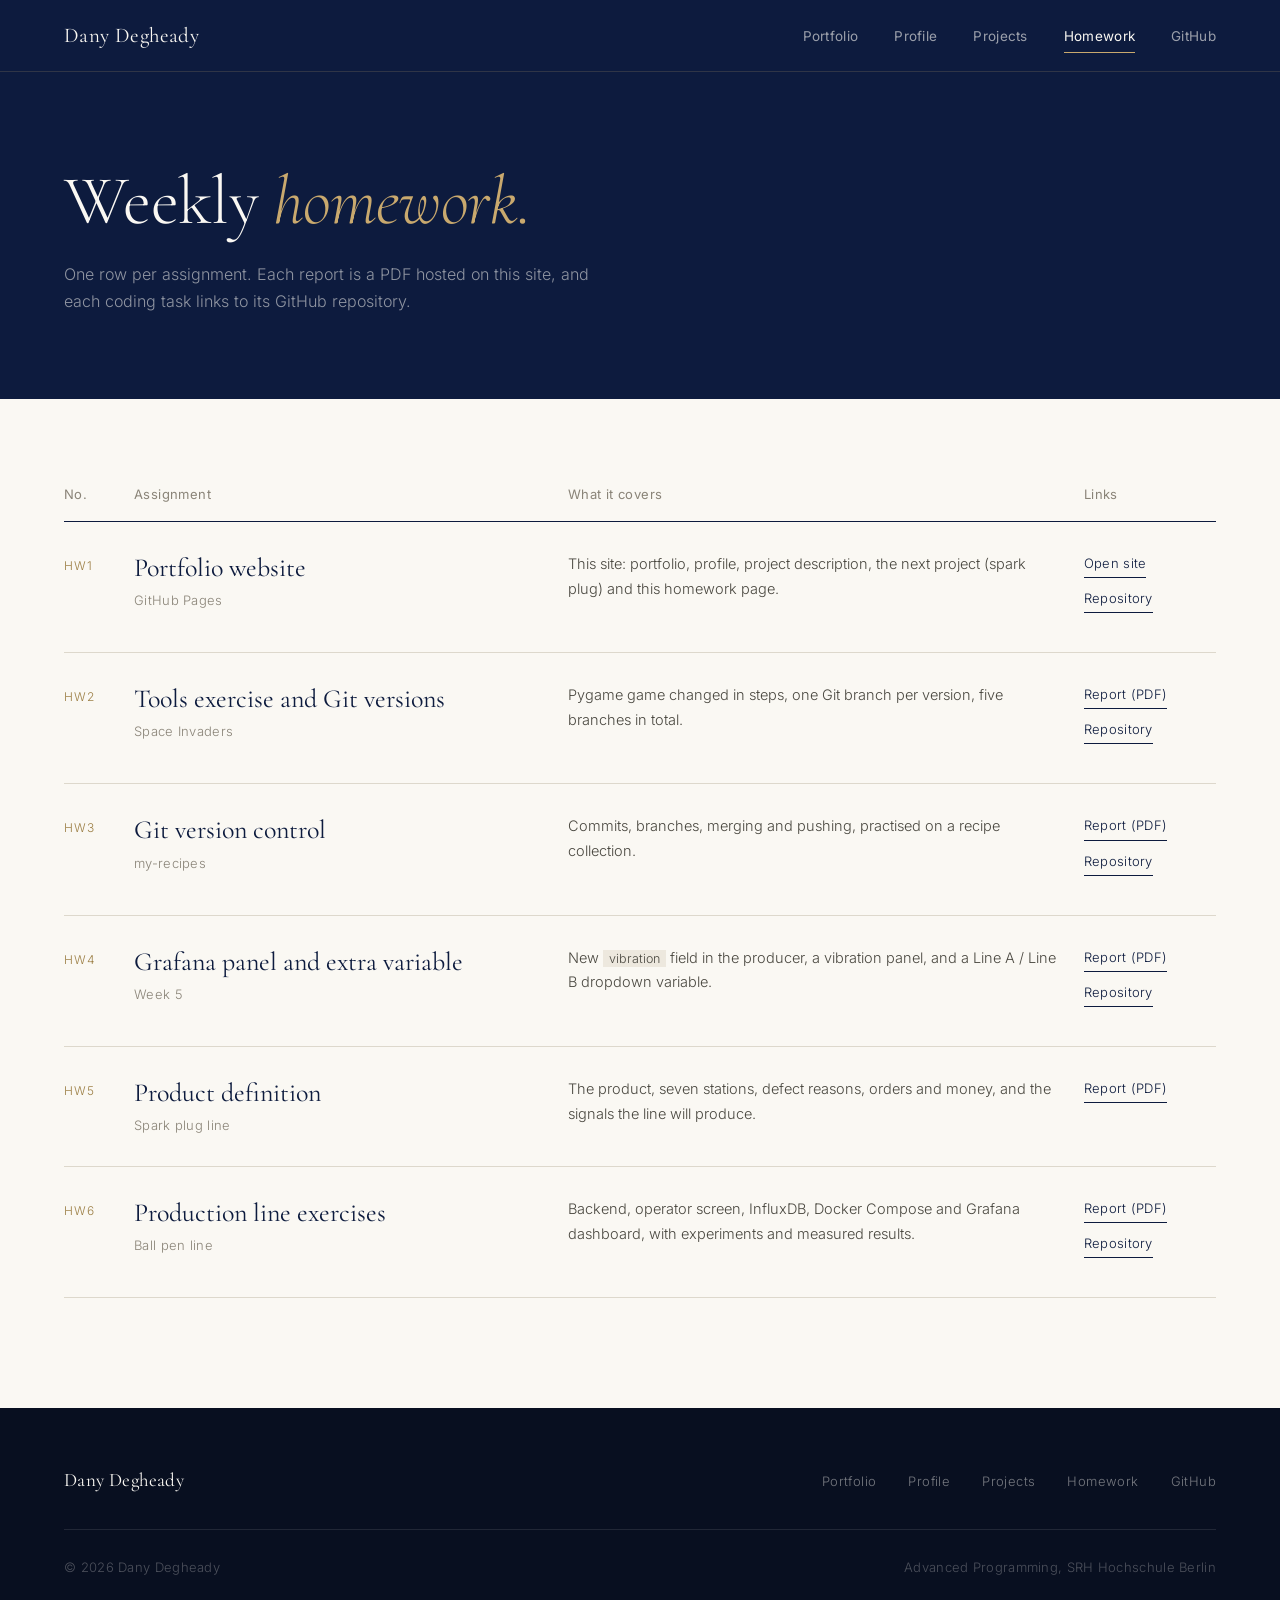
==== homework.html @ 35feda28 "Portfolio website for Advanced Programming" ====
<!DOCTYPE html>
<html lang="en">
<head>
<meta charset="utf-8">
<meta name="viewport" content="width=device-width, initial-scale=1">
<title>Homework | Dany Degheady</title>
<meta name="description" content="Weekly homework for Advanced Programming at SRH Hochschule Berlin, with reports and repositories.">
<meta name="theme-color" content="#0D1B3E">
<link rel="stylesheet" href="style.css">
</head>
<body>
<header class="nav">
  <a class="logo" href="index.html">Dany Degheady</a>
  <ul>
    <li><a href="index.html">Portfolio</a></li>
    <li><a href="profile.html">Profile</a></li>
    <li><a href="projects.html">Projects</a></li>
    <li><a href="homework.html" class="active">Homework</a></li>
    <li><a href="https://github.com/danydegheady08-lang">GitHub</a></li>
  </ul>
</header>
<main>
<section class="pagehead">
  <div class="pagehead-in reveal">
    <h1>Weekly <em>homework.</em></h1>
    <p>One row per assignment. Each report is a PDF hosted on this site, and each coding task links to its GitHub repository.</p>
  </div>
</section>

<section class="sec cream" style="padding-top:84px">
  <div class="sec-in">
    <table class="hw reveal">
      <thead><tr><th>No.</th><th>Assignment</th><th>What it covers</th><th>Links</th></tr></thead>
      <tbody>
        <tr>
          <td class="id">HW1</td>
          <td class="ttl"><b>Portfolio website</b><small>GitHub Pages</small></td>
          <td class="desc">This site: portfolio, profile, project description, the next project (spark plug) and this homework page.</td>
          <td class="lnk"><a href="index.html">Open site</a><a href="https://github.com/danydegheady08-lang/danydegheady08-lang.github.io">Repository</a></td>
        </tr>
        <tr>
          <td class="id">HW2</td>
          <td class="ttl"><b>Tools exercise and Git versions</b><small>Space Invaders</small></td>
          <td class="desc">Pygame game changed in steps, one Git branch per version, five branches in total.</td>
          <td class="lnk"><a href="homework/HW2_Space_Invaders_Versions.pdf">Report (PDF)</a><a href="https://github.com/danydegheady08-lang/space-invaders">Repository</a></td>
        </tr>
        <tr>
          <td class="id">HW3</td>
          <td class="ttl"><b>Git version control</b><small>my-recipes</small></td>
          <td class="desc">Commits, branches, merging and pushing, practised on a recipe collection.</td>
          <td class="lnk"><a href="homework/HW3_Git_Recipes.pdf">Report (PDF)</a><a href="https://github.com/danydegheady08-lang/my-recipes">Repository</a></td>
        </tr>
        <tr>
          <td class="id">HW4</td>
          <td class="ttl"><b>Grafana panel and extra variable</b><small>Week 5</small></td>
          <td class="desc">New <code>vibration</code> field in the producer, a vibration panel, and a Line A / Line B dropdown variable.</td>
          <td class="lnk"><a href="homework/HW4_Grafana_Panel_Extra_Variable.pdf">Report (PDF)</a><a href="https://github.com/danydegheady08-lang/production-line">Repository</a></td>
        </tr>
        <tr>
          <td class="id">HW5</td>
          <td class="ttl"><b>Product definition</b><small>Spark plug line</small></td>
          <td class="desc">The product, seven stations, defect reasons, orders and money, and the signals the line will produce.</td>
          <td class="lnk"><a href="homework/HW5_Product_Definition_Spark_Plug.pdf">Report (PDF)</a></td>
        </tr>
        <tr>
          <td class="id">HW6</td>
          <td class="ttl"><b>Production line exercises</b><small>Ball pen line</small></td>
          <td class="desc">Backend, operator screen, InfluxDB, Docker Compose and Grafana dashboard, with experiments and measured results.</td>
          <td class="lnk"><a href="homework/HW6_Production_Line_Exercises.pdf">Report (PDF)</a><a href="https://github.com/danydegheady08-lang/production-line">Repository</a></td>
        </tr>
      </tbody>
    </table>
  </div>
</section>
</main>
<footer class="foot-site">
  <div class="foot-in">
    <div class="foot-top">
      <a class="logo" href="index.html">Dany Degheady</a>
      <ul>
        <li><a href="index.html">Portfolio</a></li>
        <li><a href="profile.html">Profile</a></li>
        <li><a href="projects.html">Projects</a></li>
        <li><a href="homework.html">Homework</a></li>
        <li><a href="https://github.com/danydegheady08-lang">GitHub</a></li>
      </ul>
    </div>
    <div class="foot-bot"><span>&copy; 2026 Dany Degheady</span><span>Advanced Programming, SRH Hochschule Berlin</span></div>
  </div>
</footer>
<script>
(function () {
  if (!("IntersectionObserver" in window) || window.matchMedia("(prefers-reduced-motion: reduce)").matches) return;
  var els = document.querySelectorAll(".reveal");
  var io = new IntersectionObserver(function (entries) {
    entries.forEach(function (e) { if (e.isIntersecting) { e.target.classList.add("in"); io.unobserve(e.target); } });
  }, { threshold: 0.12, rootMargin: "0px 0px -6% 0px" });
  document.documentElement.classList.add("js");
  els.forEach(function (el) { io.observe(el); });
})();
</script>
</body>
</html>
---- style.css ----
/* Fonts, self-hosted (no requests to Google) */
@font-face { font-family: "Cormorant Garamond"; font-weight: 300; font-style: normal; font-display: swap; src: url("assets/fonts/cormorant-garamond-latin-300-normal.woff2") format("woff2"); }
@font-face { font-family: "Cormorant Garamond"; font-weight: 400; font-style: normal; font-display: swap; src: url("assets/fonts/cormorant-garamond-latin-400-normal.woff2") format("woff2"); }
@font-face { font-family: "Cormorant Garamond"; font-weight: 500; font-style: normal; font-display: swap; src: url("assets/fonts/cormorant-garamond-latin-500-normal.woff2") format("woff2"); }
@font-face { font-family: "Cormorant Garamond"; font-weight: 300; font-style: italic; font-display: swap; src: url("assets/fonts/cormorant-garamond-latin-300-italic.woff2") format("woff2"); }
@font-face { font-family: "Cormorant Garamond"; font-weight: 400; font-style: italic; font-display: swap; src: url("assets/fonts/cormorant-garamond-latin-400-italic.woff2") format("woff2"); }
@font-face { font-family: "Inter"; font-weight: 300; font-style: normal; font-display: swap; src: url("assets/fonts/inter-latin-300-normal.woff2") format("woff2"); }
@font-face { font-family: "Inter"; font-weight: 400; font-style: normal; font-display: swap; src: url("assets/fonts/inter-latin-400-normal.woff2") format("woff2"); }
@font-face { font-family: "Inter"; font-weight: 500; font-style: normal; font-display: swap; src: url("assets/fonts/inter-latin-500-normal.woff2") format("woff2"); }
@font-face { font-family: "Inter"; font-weight: 600; font-style: normal; font-display: swap; src: url("assets/fonts/inter-latin-600-normal.woff2") format("woff2"); }

:root {
  --cream: #FAF8F3;
  --cream-dark: #F2EFE8;
  --parchment: #EDE8DE;
  --rule: #DDD8CC;
  --gold: #C9A96E;
  --gold-light: #E8D5B0;
  --gold-deep: #9C7F45;
  --navy: #0D1B3E;
  --navy-mid: #162347;
  --navy-light: #1E2F5C;
  --navy-deep: #080F20;
  --text: #1A1A24;
  --text-mid: #4A4840;
  --text-light: #8A8478;
  --serif: "Cormorant Garamond", Georgia, serif;
  --sans: "Inter", system-ui, -apple-system, "Segoe UI", Arial, sans-serif;
  --mono: "Inter", system-ui, -apple-system, "Segoe UI", Arial, sans-serif;
  --pad: 64px;
}

* { box-sizing: border-box; }
html { scroll-behavior: smooth; }
body {
  margin: 0;
  background: var(--cream);
  color: var(--text);
  font-family: var(--sans);
  font-weight: 300;
  font-size: 15px;
  line-height: 1.7;
  -webkit-font-smoothing: antialiased;
}
a { color: inherit; text-decoration: none; }
img { max-width: 100%; display: block; }

/* ---------- navigation ---------- */
.nav {
  position: sticky; top: 0; z-index: 50;
  background: var(--navy);
  border-bottom: 1px solid rgba(201, 169, 110, 0.18);
  height: 72px;
  padding: 0 var(--pad);
  display: flex; align-items: center; justify-content: space-between;
}
.logo {
  font-family: var(--serif); font-weight: 400; font-size: 21px; letter-spacing: 0.4px; color: var(--cream);
  transition: color .3s;
}
.logo:hover { color: var(--gold-light); }
.nav ul { list-style: none; display: flex; gap: 36px; margin: 0; padding: 0; }
.nav ul a {
  font-family: var(--sans); font-size: 13.5px; font-weight: 400; letter-spacing: 0.3px;
  color: rgba(250, 248, 243, 0.6);
  padding: 8px 0; border-bottom: 1px solid transparent;
  transition: color .3s ease, border-color .3s ease;
}
.nav ul a:hover { color: var(--cream); }
.nav ul a.active { color: var(--cream); border-bottom-color: var(--gold); }

/* ---------- shared type ---------- */

h1, h2, h3 { font-family: var(--serif); font-weight: 300; margin: 0; }
h1 { font-size: clamp(40px, 5.4vw, 70px); line-height: 1.08; letter-spacing: -0.7px; color: var(--cream); }
h2 { font-size: clamp(32px, 3.6vw, 45px); line-height: 1.15; color: var(--navy); }
h2.on-dark { color: var(--cream); }
h3 { font-size: 30px; line-height: 1.2; color: var(--navy); }
em { font-style: italic; color: var(--gold); }
h2 em { color: var(--gold-deep); }
h2.on-dark em { color: var(--gold); }

.btn {
  display: inline-block;
  font-family: var(--sans); font-size: 13.5px; letter-spacing: 0.4px; font-weight: 500;
  padding: 16px 32px; background: var(--gold); color: var(--navy);
  transition: background .3s ease, transform .3s ease;
}
.btn:hover { background: var(--gold-light); transform: translateY(-1px); }
.link-u {
  font-family: var(--sans); font-size: 13.5px; letter-spacing: 0.3px;
  color: rgba(250, 248, 243, 0.7);
  padding-bottom: 4px; border-bottom: 1px solid rgba(250, 248, 243, 0.3);
  transition: color .3s ease, border-color .3s ease;
}
.link-u:hover { color: var(--gold); border-color: var(--gold); }
.link-u.dark { color: var(--navy); border-bottom-color: var(--navy); }
.link-u.dark:hover { color: var(--gold-deep); border-color: var(--gold-deep); }

/* ---------- hero ---------- */
.hero { background: var(--navy); padding: 150px var(--pad) 140px; }
.hero-in {
  max-width: 1240px; margin: 0 auto;
  max-width: 1240px; margin: 0 auto;
}
.hero h1 { margin: 0 0 30px; max-width: 880px; }
.hero p.sub { font-size: 17px; color: rgba(250, 248, 243, 0.6); max-width: 540px; margin: 0 0 44px; }
.hero .actions { display: flex; align-items: center; gap: 32px; flex-wrap: wrap; }
.hero .fine {
  font-family: var(--mono); font-size: 13px; letter-spacing: 0.3px;
  color: rgba(250, 248, 243, 0.3); margin-top: 30px;
}

/* ---------- sections ---------- */
.sec { padding: 120px var(--pad) 110px; }
.sec.cream { background: var(--cream); }
.sec.dark { background: var(--navy); }
.sec.tight { padding-top: 84px; padding-bottom: 84px; }
.sec-in { max-width: 1240px; margin: 0 auto; }
.split { display: grid; grid-template-columns: 0.82fr 1.4fr; gap: 88px; align-items: start; }
.split h2 { margin: 24px 0 26px; }
.split p { color: var(--text-mid); max-width: 360px; }
.split.dark p { color: rgba(250, 248, 243, 0.55); }

.list { border-top: 1px solid var(--rule); }
.list .item {
  display: grid; grid-template-columns: 46px 1fr; gap: 8px;
  padding: 34px 0 32px; border-bottom: 1px solid var(--rule);
}
.list .num { font-family: var(--mono); font-size: 13px; color: var(--gold-deep); padding-top: 5px; letter-spacing: 1px; }
.list h4 { margin: 0 0 8px; font-family: var(--sans); font-size: 17px; font-weight: 500; color: var(--navy); }
.list p { margin: 0 0 14px; max-width: 640px; color: var(--text-light); font-size: 14.5px; }
.list .meta { display: flex; gap: 26px; flex-wrap: wrap; }
.list .meta a, .list .meta span {
  font-family: var(--mono); font-size: 13px; letter-spacing: 0.3px; color: var(--gold-deep);
  border-bottom: 1px solid transparent; transition: border-color .3s ease, color .3s ease;
}
.list .meta a:hover { border-bottom-color: var(--gold-deep); }
.list .meta .tagx { color: var(--text-light); }

/* stations (dark section) */
.stations { border-top: 1px solid rgba(250, 248, 243, 0.12); }
.stations .st {
  display: grid; grid-template-columns: 56px 1.1fr 1.6fr; gap: 16px; align-items: baseline;
  padding: 20px 0; border-bottom: 1px solid rgba(250, 248, 243, 0.12);
}
.stations .st .no { font-family: var(--mono); font-size: 13px; color: var(--gold); letter-spacing: 1px; }
.stations .st b { font-family: var(--serif); font-size: 24px; font-weight: 400; color: var(--cream); }
.stations .st span { font-size: 14px; color: rgba(250, 248, 243, 0.5); }

.chips { display: flex; flex-wrap: wrap; gap: 10px; margin-top: 34px; }
.chips span {
  font-family: var(--mono); font-size: 13px; letter-spacing: 0.3px;
  border: 1px solid var(--rule); color: var(--text-mid); padding: 9px 14px; background: var(--cream-dark);
}

/* ---------- page head (inner pages) ---------- */
.pagehead { background: var(--navy); padding: 92px var(--pad) 84px; }
.pagehead-in { max-width: 1240px; margin: 0 auto; }
.pagehead h1 { margin: 24px 0 22px; max-width: 880px; }
.pagehead p { font-size: 16px; color: rgba(250, 248, 243, 0.55); max-width: 560px; margin: 0; }

/* ---------- project blocks ---------- */
.proj { display: grid; grid-template-columns: 1fr 1.05fr; gap: 72px; align-items: center; padding: 72px 0; border-bottom: 1px solid var(--rule); }
.proj:first-child { padding-top: 0; }
.proj:last-child { border-bottom: none; padding-bottom: 0; }
.proj.flip .shot { order: 2; }
.proj .kicker { font-family: var(--mono); font-size: 13px; letter-spacing: 0.4px; color: var(--gold-deep); margin-bottom: 14px; }
.proj h3 { margin-bottom: 16px; font-size: 36px; }
.proj p { color: var(--text-mid); margin: 0 0 16px; }
.proj ul { margin: 0 0 24px; padding: 0; list-style: none; border-top: 1px solid var(--rule); }
.proj li { padding: 11px 0 11px 0; border-bottom: 1px solid var(--rule); color: var(--text-mid); font-size: 14.5px; }
.proj .meta { display: flex; gap: 26px; flex-wrap: wrap; }
.proj .meta a {
  font-family: var(--mono); font-size: 13px; letter-spacing: 0.4px; color: var(--navy);
  padding-bottom: 4px; border-bottom: 1px solid var(--navy); transition: color .2s, border-color .2s;
}
.proj .meta a:hover { color: var(--gold-deep); border-color: var(--gold-deep); }
.shot img { border: 1px solid var(--rule); background: #fff; width: 100%; }
.shot.two { display: grid; grid-template-columns: 1fr 1fr; gap: 12px; }
.shot figcaption, .shot .cap {
  font-family: var(--mono); font-size: 13px; letter-spacing: 0.3px; color: var(--text-light); margin-top: 12px;
}
.shot { margin: 0; }
.shot.two .cap { grid-column: 1 / -1; margin-top: 0; }

/* ---------- homework table ---------- */
.hw { width: 100%; border-collapse: collapse; }
.hw th {
  text-align: left; font-family: var(--mono); font-size: 13px; letter-spacing: 0.4px; font-weight: 400;
  color: var(--text-light); padding: 0 24px 16px 0; border-bottom: 1px solid var(--navy);
}
.hw td { padding: 30px 24px 30px 0; border-bottom: 1px solid var(--rule); vertical-align: top; }
.hw .id { font-family: var(--mono); font-size: 12px; color: var(--gold-deep); letter-spacing: 1px; width: 70px; padding-top: 34px; }
.hw .ttl b { display: block; font-family: var(--serif); font-size: 26px; font-weight: 400; color: var(--navy); line-height: 1.2; }
.hw .ttl small { display: block; margin-top: 6px; font-family: var(--mono); font-size: 13px; letter-spacing: 0.3px; color: var(--text-light); }
.hw .desc { color: var(--text-mid); max-width: 420px; font-size: 14.5px; }
.hw .lnk { white-space: nowrap; }
.hw .lnk a {
  display: block; width: max-content; margin-bottom: 9px;
  font-family: var(--mono); font-size: 13px; letter-spacing: 0.3px; color: var(--navy);
  border-bottom: 1px solid var(--navy); padding-bottom: 3px; transition: color .2s, border-color .2s;
}
.hw .lnk a:hover { color: var(--gold-deep); border-color: var(--gold-deep); }
.hw code { font-family: var(--mono); font-size: 12.5px; background: var(--parchment); padding: 1px 6px; }

/* ---------- profile ---------- */
.prose p { color: var(--text-mid); font-size: 16px; line-height: 1.8; max-width: 640px; margin: 0 0 20px; }
.facts { border-top: 1px solid var(--navy); }
.facts .f { display: grid; grid-template-columns: 130px 1fr; gap: 16px; padding: 18px 0; border-bottom: 1px solid var(--rule); }
.facts dt, .facts .k { font-family: var(--mono); font-size: 13px; letter-spacing: 0.4px; color: var(--text-light); padding-top: 4px; }
.facts .val { color: var(--navy); font-size: 15px; overflow-wrap: anywhere; }
.facts .val a { border-bottom: 1px solid var(--gold); }
.timeline .t { display: grid; grid-template-columns: 110px 1fr; gap: 16px; padding: 24px 0; border-bottom: 1px solid var(--rule); }
.timeline { border-top: 1px solid var(--rule); }
.timeline .when { font-family: var(--mono); font-size: 13px; letter-spacing: 0.3px; color: var(--gold-deep); padding-top: 6px; }
.timeline b { display: block; font-family: var(--serif); font-size: 25px; font-weight: 400; color: var(--navy); line-height: 1.2; }
.timeline span { color: var(--text-light); font-size: 14.5px; }
.sub-h { font-family: var(--mono); font-size: 13px; letter-spacing: 0.4px; color: var(--gold-deep); margin: 64px 0 20px; }

/* ---------- footer ---------- */
.foot-site { background: var(--navy-deep); padding: 56px var(--pad) 40px; }
.foot-in { max-width: 1240px; margin: 0 auto; }
.foot-top { display: flex; justify-content: space-between; align-items: center; gap: 24px; flex-wrap: wrap; padding-bottom: 32px; border-bottom: 1px solid rgba(250, 248, 243, 0.1); }
.foot-top ul { list-style: none; display: flex; gap: 32px; margin: 0; padding: 0; flex-wrap: wrap; }
.foot-top ul a { font-family: var(--mono); font-size: 13px; letter-spacing: 0.4px; color: rgba(250, 248, 243, 0.45); transition: color .2s; }
.foot-top ul a:hover { color: var(--gold); }
.foot-bot { padding-top: 26px; font-family: var(--mono); font-size: 13px; letter-spacing: 0.3px; color: rgba(250, 248, 243, 0.28); display: flex; justify-content: space-between; flex-wrap: wrap; gap: 8px; }

/* ---------- responsive ---------- */
/* ---------- plain text blocks ---------- */
.plain { color: var(--text-mid); font-size: 16px; max-width: 760px; margin: 0; }
.small-h { font-family: var(--serif); font-size: 30px; font-weight: 300; color: var(--navy); margin-bottom: 14px; }
.sub-h { font-family: var(--serif); font-size: 30px; font-weight: 300; letter-spacing: 0; text-transform: none; color: var(--navy); margin: 64px 0 18px; }
.pagehead h1 { margin-top: 0; }
.foot-top .logo { font-size: 19px; }

/* ---------- motion ---------- */
a, button { transition: color .3s ease, border-color .3s ease, background-color .3s ease; }
.shot img { transition: transform .8s cubic-bezier(.2,.6,.2,1), border-color .4s ease; }
.shot:hover img { border-color: var(--gold); }
.list .item, .stations .st, .hw tr { transition: background-color .35s ease; }
.list .item:hover { background: rgba(237, 232, 222, 0.45); }
.stations .st:hover { background: rgba(250, 248, 243, 0.03); }

.js .reveal { opacity: 0; transform: translateY(18px); transition: opacity .9s cubic-bezier(.2,.6,.2,1), transform .9s cubic-bezier(.2,.6,.2,1); }
.js .reveal.in { opacity: 1; transform: none; }
@media (prefers-reduced-motion: reduce) {
  html { scroll-behavior: auto; }
  .js .reveal { opacity: 1; transform: none; transition: none; }
}

/* ---------- responsive ---------- */
@media (max-width: 980px) {
  :root { --pad: 24px; }
  body { font-size: 15px; }
  .nav { height: auto; padding: 14px var(--pad); flex-wrap: wrap; gap: 8px 20px; }
  .nav ul { gap: 20px; order: 3; width: 100%; flex-wrap: wrap; }
  .hero { padding: 84px var(--pad) 76px; }
  .split, .proj { grid-template-columns: 1fr; gap: 36px; }
  .proj.flip .shot { order: 0; }
  .sec { padding: 68px var(--pad) 60px; }
  .sec.tight { padding-top: 56px; padding-bottom: 56px; }
  .pagehead { padding: 64px var(--pad) 56px; }
  .split p { max-width: none; }
  .list .item { grid-template-columns: 34px 1fr; }
  .stations .st { grid-template-columns: 34px 1fr; gap: 4px 12px; }
  .stations .st span:not(.no) { grid-column: 2; }
  .hw thead { display: none; }
  .hw, .hw tbody, .hw tr, .hw td { display: block; width: 100%; }
  .hw tr { padding: 24px 0; border-bottom: 1px solid var(--rule); }
  .hw td { padding: 4px 0; border: none; }
  .hw .id { padding-top: 0; width: 100%; }
  .hw .lnk { margin-top: 12px; }
  .facts .f, .timeline .t { grid-template-columns: 1fr; gap: 4px; }
  .shot.two { grid-template-columns: 1fr; }
  .foot-site { padding: 44px var(--pad) 32px; }
  .foot-top ul { gap: 18px; }
}
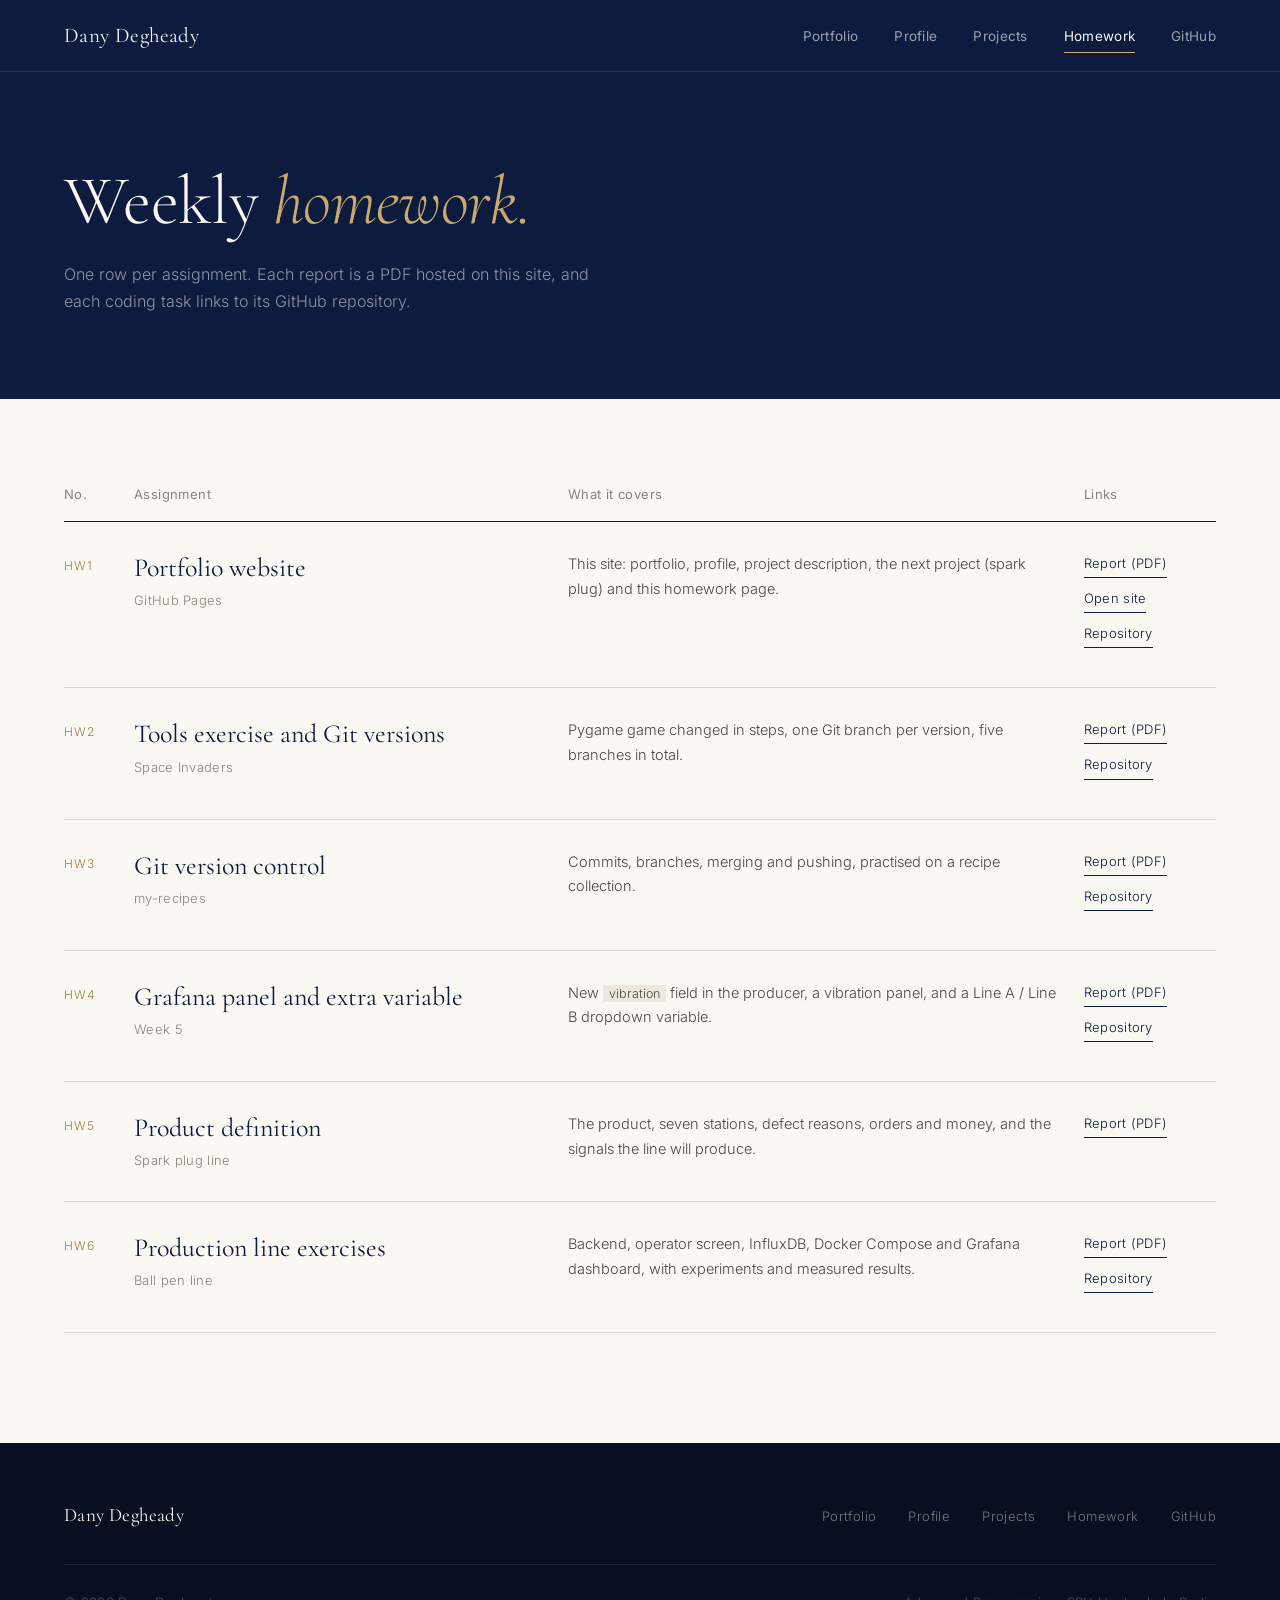
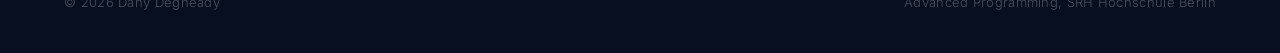
==== commit 4ba9148c: "Add HW1 report" ====
--- a/homework.html
+++ b/homework.html
@@ -36,7 +36,7 @@
           <td class="id">HW1</td>
           <td class="ttl"><b>Portfolio website</b><small>GitHub Pages</small></td>
           <td class="desc">This site: portfolio, profile, project description, the next project (spark plug) and this homework page.</td>
-          <td class="lnk"><a href="index.html">Open site</a><a href="https://github.com/danydegheady08-lang/danydegheady08-lang.github.io">Repository</a></td>
+          <td class="lnk"><a href="homework/HW1_Portfolio_Website.pdf">Report (PDF)</a><a href="index.html">Open site</a><a href="https://github.com/danydegheady08-lang/danydegheady08-lang.github.io">Repository</a></td>
         </tr>
         <tr>
           <td class="id">HW2</td>
--- a/style.css
+++ b/style.css
@@ -277,3 +277,15 @@
   .foot-site { padding: 44px var(--pad) 32px; }
   .foot-top ul { gap: 18px; }
 }
+
+/* ---------- results table ---------- */
+.results { border-collapse: collapse; width: 100%; max-width: 620px; }
+.results th { text-align: left; font-weight: 500; font-size: 13px; color: var(--text-light); padding: 0 16px 12px 0; border-bottom: 1px solid var(--navy); }
+.results td { padding: 12px 16px 12px 0; border-bottom: 1px solid var(--rule); color: var(--text-mid); }
+.results td:not(:first-child), .results th:not(:first-child) { text-align: right; }
+.results tbody tr:hover { background: rgba(237, 232, 222, 0.45); }
+.meta.proj a {
+  font-size: 13px; letter-spacing: 0.4px; color: var(--navy);
+  padding-bottom: 4px; border-bottom: 1px solid var(--navy); transition: color .3s ease, border-color .3s ease;
+}
+.meta.proj a:hover { color: var(--gold-deep); border-color: var(--gold-deep); }
